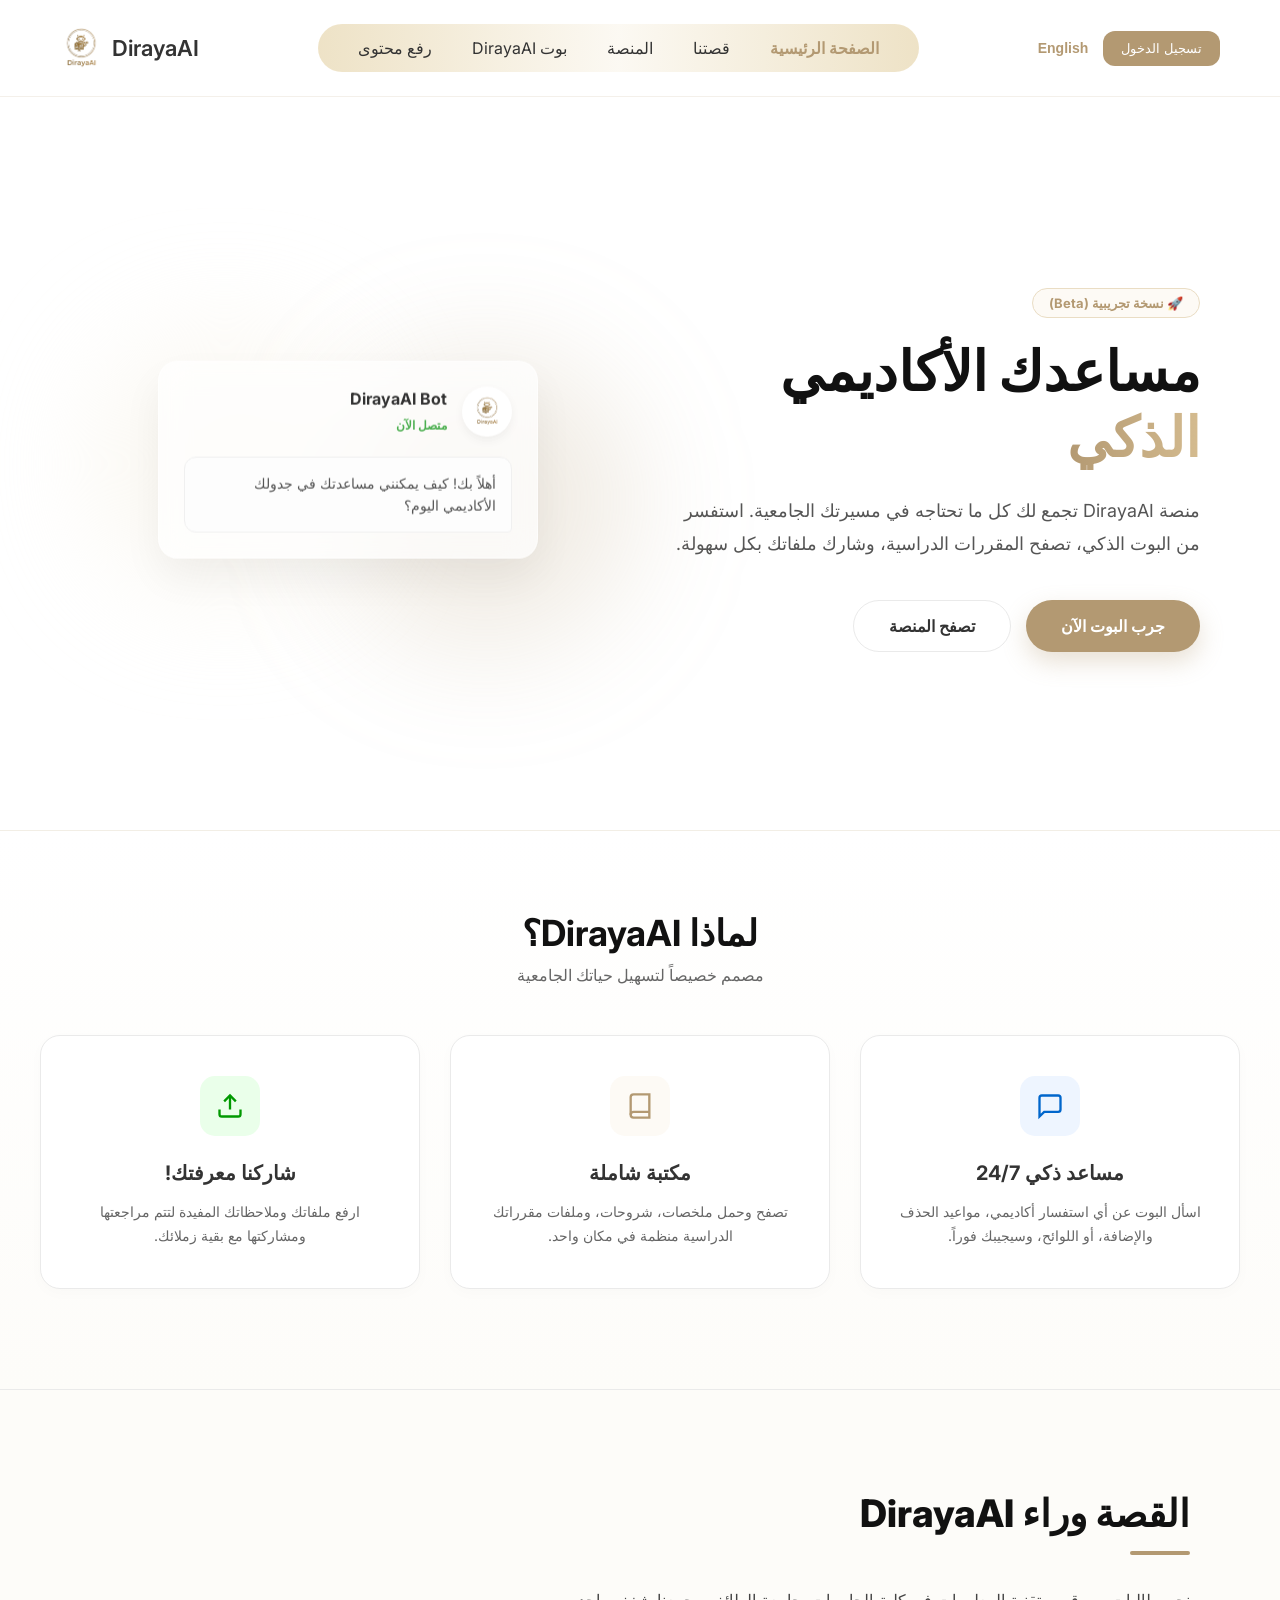
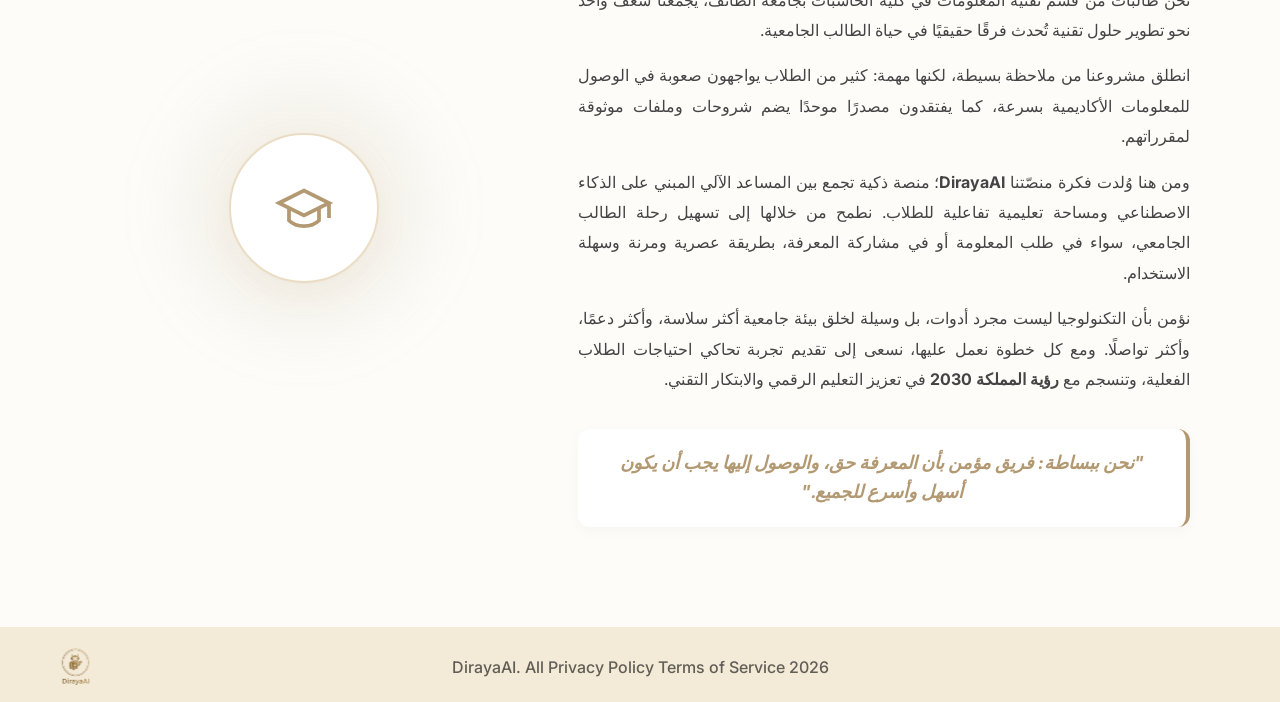
==== admin_faq.html @ e9f6d13f "uploading DirayaAI files" ====
<!DOCTYPE html>
<!-- ============================================================================
DIRAYAAI - ADMIN FAQ MANAGEMENT
Description: صفحة لإدارة وتحديث قاعدة المعرفة الخاصة بالبوت، تتيح إضافة أو حذف الأسئلة والأجوبة.
============================================================================ -->
<html lang="ar" dir="ltr">
<head>
  <meta charset="UTF-8" />
  <meta name="viewport" content="width=device-width, initial-scale=1.0" />
  <title data-i18n="admin_faq_page_title">إدارة أسئلة البوت | DirayaAI</title>
  
  <link href="https://fonts.googleapis.com/css2?family=Inter:wght@400;500;600;700&display=swap" rel="stylesheet">
  <link rel="stylesheet" href="style.css">
</head>
<body class="has-header">
<div class="page-wrapper">

  <header class="header app-header" dir="ltr">
    <a href="index.html" class="logo" aria-label="العودة للصفحة الرئيسية" title="الرئيسية">
      <img src="./assets/logo.png" alt="شعار DirayaAI">
      DirayaAI
    </a>
    
    <nav class="nav">
      <a href="index.html" data-i18n="nav_home">الصفحة الرئيسية</a>
      <a href="index.html#about" data-i18n="nav_about">قصتنا</a>
      <a href="platform.html" data-i18n="nav_platform">المنصة</a>
      <a href="bot.html" data-i18n="nav_bot">بوت DirayaAI</a>
      <a href="upload.html" data-i18n="nav_upload">رفع محتوى</a>
      <a href="admin_dashboard.html" id="adminNavBtn" class="active" data-i18n="nav_admin">لوحة التحكم</a>
    </nav>

    <div class="header-controls">
      <button id="langToggleBtn" class="lang-toggle-btn">English</button>
      <button class="signup-btn" data-i18n="nav_login">تسجيل الدخول</button>
    </div>
  </header>

  <main class="admin-container faq-admin-container">
    
    <div class="faq-header-wrapper">
        <svg class="faq-header-icon" width="60" height="60" viewBox="0 0 24 24" fill="none" stroke="#333" stroke-width="2" stroke-linecap="round" stroke-linejoin="round">
            <path d="M21 15a2 2 0 0 1-2 2H7l-4 4V5a2 2 0 0 1 2-2h14a2 2 0 0 1 2 2z"></path>
            <circle cx="8" cy="10" r="1.5" fill="#333"></circle>
            <circle cx="12" cy="10" r="1.5" fill="#333"></circle>
            <circle cx="16" cy="10" r="1.5" fill="#333"></circle>
        </svg>
        <h1 class="faq-page-title" data-i18n="admin_faq_title">الأسئلة الشائعة</h1>
        <p class="faq-page-desc" data-i18n="admin_faq_subtitle">إدارة وتحديث قاعدة بيانات البوت (DirayaAI Bot) الأكاديمية.</p>
    </div>

    <div class="admin-card faq-card">
        <h2 class="faq-section-title" data-i18n="admin_faq_add_title">إضافة سؤال وجواب جديد</h2>
        <form id="addFaqForm">
            <div class="form-group">
                <label data-i18n="admin_faq_label_q">السؤال</label>
                <input type="text" id="bot_question" name="question" class="standard-input" data-i18n="admin_faq_ph_q" placeholder="مثال: متى يبدأ التسجيل المبكر؟" required>
            </div>
            
            <div class="form-group">
                <label data-i18n="admin_faq_label_a">إجابة البوت (DirayaAI)</label>
                <textarea id="bot_answer" name="answer" rows="4" class="standard-input" data-i18n="admin_faq_ph_a" placeholder="أدخل الإجابة الدقيقة هنا ليقوم البوت بحفظها..." required></textarea>
            </div>

            <button type="submit" class="submit-approval-btn btn-full-width" data-i18n="admin_faq_btn_save">حفظ في قاعدة البيانات</button>
        </form>
    </div>

    <div class="admin-card faq-card">
        <h2 class="faq-section-title" data-i18n="admin_faq_db_title">قاعدة البيانات الحالية</h2>
        
        <div id="faq-list" class="faq-list">
            </div>
    </div>

  </main>

  <footer class="footer">
    <img class="footer-logo" src="./assets/Footer-logo.png" alt="DirayaAI Logo">
    <p class="footer-text" data-i18n="footer_text">
      2026 DirayaAI. جميع الحقوق محفوظة | سياسة الخصوصية | شروط الخدمة
    </p>
  </footer>

</div>
<script src="translations.js"></script>
<script src="main.js"></script>
<script src="admin.js"></script> 
</body>
</html>
---- style.css ----
/* ============================================================================
   DIRAYAAI - MAIN STYLESHEET
   Description: Organized Component-Based CSS (Safe Version)
   ============================================================================ */

/* --------------------------------------------------------------------------
   1. RESET & GLOBALS
   -------------------------------------------------------------------------- */
* {
    margin: 0;
    padding: 0;
    box-sizing: border-box;
}

html, body {
    height: 100%;
}

body {
    font-family: 'Inter', sans-serif;
    background: #f2f2f2;
    color: #000;
}

/* مساحة علوية مخصصة فقط للصفحات التي تحتوي على الهيدر الثابت */
body.has-header {
    padding-top: 110px !important;
}

.page-wrapper {
    min-height: 100vh;
    display: flex;
    flex-direction: column;
}

/* Utility Classes */
.hidden {
    display: none !important;
}

.fit-content-card {
    height: fit-content !important;
}

.rtl-text {
    text-align: right !important;
}

.rtl-form {
    direction: rtl;
    text-align: right;
}

/* --------------------------------------------------------------------------
   2. HEADER & NAVIGATION
   -------------------------------------------------------------------------- */
.header, .app-header {
    position: fixed !important; 
    top: 0;
    left: 0;
    width: 100%; 
    z-index: 9999 !important; 
    background: rgba(255, 255, 255, 0.95);
    -webkit-backdrop-filter: blur(12px); 
    backdrop-filter: blur(12px);         
    border-bottom: 1px solid rgba(179, 153, 114, 0.15);
    display: flex;
    justify-content: space-between;
    align-items: center;
    padding: 24px 60px;
}

.logo {
    display: flex;
    align-items: center;
    gap: 10px;
    font-size: 22px;
    font-weight: 600;
    text-decoration: none; 
    color: #333; 
    cursor: pointer;
}

.logo img {
    width: 42px;
}

.nav {
    display: flex;
    gap: 40px;
    padding: 14px 40px;
    border-radius: 40px;
    background: linear-gradient(90deg, rgba(207, 174, 94, 0.35), rgba(247, 239, 221, 0.35) 50%, rgba(207, 174, 94, 0.35));
}

#adminNavBtn {
    display: none;
}

.nav a, 
.nav a:visited {
    text-decoration: none;
    color: #333;
    transition: color 0.3s ease;
}

.nav a:hover {
    color: #b39972;
}

.nav a.active {
    color: #b39972 !important;
    font-weight: 700 !important;
    text-decoration: none;
}

.header-controls {
    display: flex;
    align-items: center;
    gap: 15px; 
}

.lang-toggle-btn {
    background: none;
    border: none;
    color: #b39972;
    font-weight: bold;
    cursor: pointer;
    font-size: 14px;
    padding: 0;
    transition: color 0.3s ease;
}

.lang-toggle-btn:hover {
    color: #9c845f;
}

.floating-lang-btn {
    position: absolute;
    bottom: 40px;
    left: 50px !important; 
    right: auto !important;
    background: #fdfaf5;
    border: 1px solid #b39972;
    padding: 8px 20px;
    border-radius: 20px;
    font-size: 14px;
    box-shadow: 0 4px 10px rgba(0,0,0,0.05);
    z-index: 100;
}

.floating-lang-btn:hover {
    background: #b39972;
    color: white;
}

/* --------------------------------------------------------------------------
   3. FOOTER
   -------------------------------------------------------------------------- */
.footer {
    position: relative;
    background: #f3ead7;
    padding: 30px 0;
    min-height: 80px;
}

.footer-logo {
    position: absolute;
    left: 40px; 
    top: 50%;
    transform: translateY(-50%);
    width: 70px; 
}

.footer-text {
    position: absolute;
    left: 50%;
    top: 50%;
    transform: translate(-50%, -50%);
    margin: 0;
    font-weight: 500;
    color: rgba(0, 0, 0, 0.6);
    text-align: center;
}

/* --------------------------------------------------------------------------
   4. GLOBAL FORMS, INPUTS & BUTTONS
   -------------------------------------------------------------------------- */
.signup-btn, 
.submit-btn, 
.submit-approval-btn, 
.cta-btn {
    background: #b39972;
    color: white;
    border: none;
    cursor: pointer;
    transition: 0.25s ease;
}

.signup-btn {
    padding: 10px 18px;
    border-radius: 12px;
    font-weight: 500;
}

.cta-btn { 
    padding: 15px 35px; 
    border-radius: 30px; 
    font-size: 16px; 
    font-weight: 600; 
    text-decoration: none; 
    transition: 0.3s; 
    display: inline-flex; 
    align-items: center; 
    justify-content: center; 
}

.submit-btn {
    padding: 15px;
    font-size: 16px;
    font-weight: 600;
    border-radius: 10px;
    margin-top: 15px;
    width: 100%;
}

.submit-approval-btn {
    width: 100%;
    padding: 14px;
    border-radius: 8px;
    font-weight: 600;
    font-size: 15px;
    margin-top: 10px;
}

.signup-btn:hover, 
.submit-btn:hover, 
.submit-approval-btn:hover, 
.cta-btn:hover {
    background: #9c845f;
}

.cta-btn:hover {
    transform: translateY(-3px);
}

.input-group, 
.form-group { 
    margin-bottom: 25px; 
    display: flex; 
    flex-direction: column; 
    width: 100%; 
}

.input-group label, 
.form-group label { 
    text-align: start; 
    margin-bottom: 10px; 
    font-size: 14px; 
    font-weight: 600; 
    color: #444; 
}

.input-group input, 
.input-group select, 
.standard-input {
    text-align: start;
    width: 100%; 
    padding: 12px 15px; 
    border: 1px solid #ccc; 
    border-radius: 10px;
    font-size: 14px; 
    font-family: inherit; 
    transition: all 0.3s ease; 
    outline: none;
    background: #fdfdfd; 
    box-sizing: border-box; 
}

.input-group input:focus, 
.input-group select:focus, 
.standard-input:focus {
    border-color: #b39972; 
    box-shadow: 0 0 0 3px rgba(179, 153, 114, 0.15); 
    background: #fff;
}

.input-row { 
    display: flex; 
    gap: 20px; 
    width: 100%; 
    margin-bottom: 5px; 
    flex-direction: row; 
}

.input-row .input-group { 
    flex: 1; 
    align-items: flex-start; 
}

.error-msg, 
.error-submissions { 
    color: #d9534f; 
    font-size: 12px; 
    margin-top: 5px; 
    display: none; 
    text-align: right; 
}

.success-msg { 
    color: #5cb85c; 
    font-size: 14px; 
    display: none; 
    text-align: center; 
    font-weight: bold;
}

.input-error { 
    border-color: #d9534f !important; 
    box-shadow: 0 0 0 3px rgba(217, 83, 79, 0.15) !important; 
    background-color: #fffaf9 !important; 
}

/* System Messaging Alignment */
#login-error, 
#pass-error, 
#email-error, 
#general-error,
.update-message,
.upload-message {
    text-align: center !important;  
    unicode-bidi: plaintext;        
    width: 100%;
}

/* Password Meter */
.password-meter-container { 
    display: flex; 
    width: 100%; 
    gap: 8px; 
    margin-top: 8px; 
    justify-content: space-between; 
}

.password-segment { 
    flex: 1; 
    height: 6px; 
    background-color: #ccc; 
    border-radius: 3px; 
    transition: background-color 0.3s ease; 
}

.password-meter-container.strength-weak .password-segment.filled { 
    background-color: #d9534f !important; 
}

.password-meter-container.strength-medium .password-segment.filled { 
    background-color: #f0ad4e !important; 
}

.password-meter-container.strength-strong .password-segment.filled { 
    background-color: #b39972 !important; 
}

.password-meter-container.strength-very-strong .password-segment.filled { 
    background-color: #5cb85c !important; 
}

.password-text { 
    font-size: 12px; 
    color: #888; 
    margin-top: 5px; 
    font-weight: 600; 
    text-align: right; 
}

/* Password Toggle */
.pass-wrapper { 
    position: relative; 
    display: flex; 
    align-items: center; 
    width: 100%; 
}

.pass-wrapper input { 
    width: 100%; 
    padding-inline-start: 15px; 
    padding-inline-end: 40px; 
}

.toggle-pass-btn { 
    position: absolute; 
    background: none;
    border: none; 
    font-size: 16px; 
    cursor: pointer; 
    color: #888; 
    padding: 0; 
    display: flex; 
    align-items: center; 
    justify-content: center; 
    transition: 0.2s; 
}

.toggle-pass-btn:hover { 
    transform: scale(1.1); 
}

.toggle-pass-btn svg { 
    pointer-events: none; 
}

/* --------------------------------------------------------------------------
   5. GLOBAL LTR / RTL CONSTRAINTS
   -------------------------------------------------------------------------- */
/* RTL Rules */
html[dir="rtl"] input[type="tel"],
html[dir="rtl"] input[type="email"],
html[dir="rtl"] input[type="password"],
html[dir="rtl"] .auth-form input[dir="ltr"] {
    text-align: right !important;
}

html[dir="rtl"] input[type="tel"]::placeholder,
html[dir="rtl"] input[type="email"]::placeholder,
html[dir="rtl"] input[type="password"]::placeholder,
html[dir="rtl"] .auth-form input[dir="ltr"]::placeholder {
    text-align: right !important;
    direction: rtl !important;
}

html[dir="rtl"] .pass-wrapper input {
    padding-left: 40px !important;
    padding-right: 15px !important;
}

html[dir="rtl"] .toggle-pass-btn {
    left: 10px !important;
    right: auto !important;
}

html[dir="rtl"] .input-group label, 
html[dir="rtl"] .form-group label,
html[dir="rtl"] .password-text {
    text-align: right !important;
}

/* LTR Rules */
html[dir="ltr"] input[type="tel"],
html[dir="ltr"] input[type="email"],
html[dir="ltr"] input[type="password"],
html[dir="ltr"] .auth-form input[dir="ltr"] {
    text-align: left !important;
}

html[dir="ltr"] input[type="tel"]::placeholder,
html[dir="ltr"] input[type="email"]::placeholder,
html[dir="ltr"] input[type="password"]::placeholder,
html[dir="ltr"] .auth-form input[dir="ltr"]::placeholder {
    text-align: left !important;
    direction: ltr !important;
}

html[dir="ltr"] .pass-wrapper input {
    padding-right: 40px !important;
    padding-left: 15px !important;
}

html[dir="ltr"] .toggle-pass-btn {
    right: 10px !important;
    left: auto !important;
}

html[dir="ltr"] .input-group label, 
html[dir="ltr"] .form-group label,
html[dir="ltr"] .password-text {
    text-align: left !important;
}

html[dir="ltr"] .input-row {
    direction: ltr !important;
    display: flex !important;
    flex-direction: row !important;
}

/* --------------------------------------------------------------------------
   6. LANDING PAGE (index.html)
   -------------------------------------------------------------------------- */
.landing-page-body { 
    background: #ffffff; 
    padding-top: 80px; 
}

.landing-main { 
    flex: 1; 
    display: flex; 
    flex-direction: column; 
    align-items: center; 
    overflow-x: hidden; 
}

.hero-section { 
    display: flex; 
    align-items: center; 
    justify-content: space-between; 
    width: 100%; 
    max-width: 1200px; 
    padding: 80px 40px; 
    min-height: 80vh; 
    gap: 50px; 
}

.hero-text-content { 
    flex: 1; 
    max-width: 600px; 
}

.beta-badge { 
    display: inline-block; 
    background: #fdfaf5; 
    color: #b39972; 
    padding: 6px 16px; 
    border-radius: 20px; 
    font-size: 13px; 
    font-weight: 700; 
    margin-bottom: 20px; 
    border: 1px solid #eaddc4; 
}

.hero-title { 
    font-size: 55px; 
    font-weight: 800; 
    color: #111; 
    line-height: 1.2; 
    margin-bottom: 25px; 
}

.hero-title .gradient-text { 
    background: linear-gradient(90deg, #b39972, #d4bb8f); 
    -webkit-background-clip: text; 
    background-clip: text; 
    -webkit-text-fill-color: transparent; 
}

.hero-subtitle { 
    font-size: 18px; 
    color: #555; 
    line-height: 1.8; 
    margin-bottom: 40px; 
}

.hero-buttons { 
    display: flex; 
    gap: 15px; 
}

.primary-cta { 
    background: #b39972; 
    color: #fff; 
    box-shadow: 0 10px 25px rgba(179, 153, 114, 0.3); 
}

.primary-cta:hover { 
    background: #9c845f; 
    transform: translateY(-3px); 
    box-shadow: 0 15px 30px rgba(179, 153, 114, 0.4); 
}

.secondary-cta { 
    background: #fff; 
    color: #333; 
    border: 1px solid #eaeaea; 
}

.secondary-cta:hover { 
    background: #fdfaf5; 
    border-color: #b39972; 
    color: #b39972; 
}

.hero-visual { 
    flex: 1; 
    position: relative; 
    display: flex; 
    justify-content: center; 
    align-items: center; 
}

.bg-shape { 
    position: absolute; 
    border-radius: 50%; 
    filter: blur(60px); 
    z-index: 0; 
}

.shape-1 { 
    width: 300px; 
    height: 300px; 
    background: rgba(179, 153, 114, 0.2); 
    top: -20px; 
    right: -20px; 
}

.shape-2 { 
    width: 250px; 
    height: 250px; 
    background: rgba(247, 242, 231, 0.6); 
    bottom: -20px; 
    left: 20px; 
}

.glass-card { 
    background: rgba(255, 255, 255, 0.7); 
    -webkit-backdrop-filter: blur(15px); 
    backdrop-filter: blur(15px);         
    border: 1px solid rgba(255, 255, 255, 0.5); 
    box-shadow: 0 20px 40px rgba(0,0,0,0.05); 
    border-radius: 20px; 
    padding: 25px; 
    width: 100%; 
    max-width: 380px; 
    z-index: 1; 
}

.glass-header { 
    display: flex; 
    align-items: center; 
    gap: 15px; 
    margin-bottom: 20px; 
}

.glass-avatar { 
    width: 50px; 
    height: 50px; 
    background: #fff; 
    border-radius: 50%; 
    display: flex; 
    justify-content: center; 
    align-items: center; 
    box-shadow: 0 4px 10px rgba(0,0,0,0.05); 
}

.glass-avatar img { 
    width: 30px; 
}

.glass-header h4 { 
    margin: 0 0 5px; 
    font-size: 16px; 
    color: #333; 
}

.glass-header span { 
    font-size: 12px; 
    color: #4caf50; 
    font-weight: 600; 
}

.glass-body { 
    background: #fdfdfd; 
    padding: 15px; 
    border-radius: 12px 12px 4px 12px; 
    border: 1px solid #f0f0f0; 
    color: #555; 
    font-size: 14px; 
    line-height: 1.6; 
}

.bounce-anim { 
    animation: floating 4s ease-in-out infinite; 
}

@keyframes floating { 
    0% { transform: translateY(0px); } 
    50% { transform: translateY(-15px); } 
    100% { transform: translateY(0px); } 
}

/* Features Section */
.features-section {
    width: 100vw; 
    background: linear-gradient(180deg, #ffffff 0%, #fdfcf9 100%); 
    padding: 80px 20px 100px;
    display: flex;
    flex-direction: column;
    align-items: center;
    border-top: 1px solid rgba(179, 153, 114, 0.15); 
}

.features-header, 
.features-grid {
    width: 100%;
    max-width: 1200px;
}

.features-header { 
    margin-bottom: 50px; 
    text-align: center; 
}

.features-header h2 { 
    font-size: 36px; 
    color: #111; 
    margin-bottom: 10px; 
}

.features-header p { 
    font-size: 16px; 
    color: #666; 
}

.features-grid { 
    display: grid; 
    grid-template-columns: repeat(auto-fit, minmax(300px, 1fr)); 
    gap: 30px; 
}

.feature-card { 
    background: #fff; 
    border: 1px solid #eaeaea; 
    border-radius: 20px; 
    padding: 40px 30px; 
    transition: 0.3s; 
    box-shadow: 0 4px 15px rgba(0,0,0,0.02); 
    text-align: center; 
}

.feature-card:hover { 
    transform: translateY(-10px); 
    box-shadow: 0 15px 30px rgba(0,0,0,0.08); 
    border-color: #eaddc4; 
}

.feat-icon.icon-blue { 
    background-color: #eef5ff; 
    color: #0066cc; 
}

.feat-icon.icon-gold { 
    background-color: #fdfaf5; 
    color: #b39972; 
}

.feat-icon.icon-green { 
    background-color: #eaffea; 
    color: #009900; 
}

.feat-icon { 
    width: 60px; 
    height: 60px; 
    border-radius: 15px; 
    display: flex; 
    justify-content: center; 
    align-items: center; 
    margin: 0 auto 25px; 
}

.feature-card h3 { 
    font-size: 20px; 
    color: #333; 
    margin-bottom: 15px; 
}

.feature-card p { 
    font-size: 14px; 
    color: #666; 
    line-height: 1.7; 
}

/* About Inline Section */
.about-inline-section { 
    width: 100vw; 
    background: #fdfcf9; 
    padding: 100px 20px; 
    display: flex; 
    justify-content: center; 
    border-top: 1px solid #eaeaea; 
}

.about-inline-container { 
    width: 100%; 
    max-width: 1100px; 
    display: flex; 
    align-items: center; 
    gap: 60px; 
}

.about-inline-content { 
    flex: 1; 
}

.about-inline-content h2 { 
    font-size: 38px; 
    font-weight: 800; 
    color: #111; 
    margin-bottom: 15px; 
}

.about-line { 
    width: 60px; 
    height: 4px; 
    background: #b39972; 
    border-radius: 2px; 
    margin-bottom: 30px; 
}

.about-inline-content p { 
    font-size: 16px; 
    line-height: 1.9; 
    color: #444; 
    margin-bottom: 15px; 
    text-align: justify; 
}

.about-vision { 
    margin-top: 35px; 
    padding: 20px 25px; 
    background: #ffffff; 
    border-right: 4px solid #b39972; 
    border-radius: 12px; 
    box-shadow: 0 4px 15px rgba(0,0,0,0.03); 
}

.about-vision h3 { 
    font-size: 18px; 
    font-weight: 700; 
    color: #b39972; 
    margin: 0; 
    line-height: 1.6; 
    text-align: center; 
    font-style: italic; 
}

.about-inline-visual { 
    flex: 0.7; 
    display: flex; 
    justify-content: center; 
    align-items: center; 
    position: relative; 
}

.icon-circle { 
    width: 150px; 
    height: 150px; 
    background: #ffffff; 
    border: 2px solid #eaddc4; 
    border-radius: 50%; 
    display: flex; 
    justify-content: center; 
    align-items: center; 
    color: #b39972; 
    z-index: 2; 
    box-shadow: 0 10px 30px rgba(179, 153, 114, 0.1); 
}

.visual-shape { 
    position: absolute; 
    width: 250px; 
    height: 250px; 
    background: rgba(179, 153, 114, 0.1); 
    border-radius: 50%; 
    filter: blur(30px); 
    z-index: 1; 
}

/* --------------------------------------------------------------------------
   7. AUTHENTICATION & LOGIN (signup.html)
   -------------------------------------------------------------------------- */
.login-main {
    min-height: 100vh;
    display: flex;
    align-items: center;
    justify-content: center;
    padding: 0 80px;
    background-color: #FFF7E4;
    position: relative;
    direction: rtl; 
}

.back-home-btn {
    position: absolute;
    top: 40px;
    left: 50px; 
    right: auto; 
    text-decoration: none;
    color: #b39972;
    font-weight: 600;
    font-size: 16px;
    display: flex;
    align-items: center;
    gap: 8px;
    padding: 10px 20px;
    border: 2px solid #b39972;
    border-radius: 30px;
    transition: all 0.3s ease;
    background: transparent;
}

.back-home-btn:hover {
    background: #b39972;
    color: #fff;
    transform: translateX(-5px); 
}

.login-container {
    display: flex;
    width: 100%;
    max-width: 1200px;
    align-items: center;
    justify-content: space-between;
}

.login-brand {
    width: 50%;
    display: flex;
    flex-direction: column;
    align-items: center;
    justify-content: center;
    order: 1; 
}

.brand-circle {
    width: 150px;
    height: 150px;
    border: 2px solid #b39972;
    border-radius: 50%;
    display: flex;
    align-items: center;
    justify-content: center;
    margin-bottom: 25px;
    position: relative;
}

.brand-circle::after {
    content: '';
    position: absolute;
    top: -10px;
    left: -10px;
    right: -10px;
    bottom: -10px;
    border: 1px solid #b39972;
    border-radius: 50%;
    opacity: 0.5;
}

.brand-title { 
    font-size: 36px; 
    font-weight: 700; 
}

.login-form-wrapper {
    width: 50%;
    display: flex;
    justify-content: flex-start; 
    order: 0; 
}

.form-card {
    width: 420px;
    background: white;
    padding: 45px;
    border-radius: 20px;
    box-shadow: 0 15px 35px rgba(179, 153, 114, 0.18);
    transition: 0.3s ease;
}

.form-header { 
    text-align: center; 
    margin-bottom: 25px; 
}

.form-header .icon { 
    font-size: 35px; 
    margin-bottom: 5px; 
    display: flex; 
    justify-content: center; 
    color: #b39972; 
}

.form-header h2 { 
    font-size: 26px; 
    color: #333; 
    margin-bottom: 10px; 
}

.auth-form { 
    display: flex; 
    flex-direction: column; 
}

.switch-text { 
    text-align: center; 
    font-size: 14px; 
    color: #666; 
    margin-top: 15px; 
    display: flex !important;
    justify-content: center !important;
    gap: 5px;
}

.link-btn { 
    background: none; 
    border: none; 
    color: #b39972; 
    font-weight: 600; 
    font-size: 14px; 
    cursor: pointer; 
    text-decoration: underline; 
    padding: 0; 
    margin-right: 5px; 
}

.link-btn:hover { 
    color: #9c845f; 
}

/* Modal Overlay Background */
.login-overlay {
    position: fixed; 
    top: 0; 
    left: 0; 
    width: 100%; 
    height: 100%;
    background: rgba(255, 255, 255, 0.3);
    -webkit-backdrop-filter: blur(8px);
    backdrop-filter: blur(8px);
    z-index: 9999;
    display: flex; 
    justify-content: center; 
    align-items: center;
    direction: rtl;
}

.login-modal {
    background: white; 
    padding: 40px; 
    border-radius: 20px;
    box-shadow: 0 15px 40px rgba(179, 153, 114, 0.2);
    text-align: center; 
    max-width: 450px; 
    width: 90%;
    border: 1px solid #eaeaea;
    animation: popIn 0.3s cubic-bezier(0.175, 0.885, 0.32, 1.275);
}

.modal-icon { 
    display: flex; 
    justify-content: center; 
    align-items: center; 
    margin-bottom: 15px; 
    color: #b39972; 
}

.modal-icon svg { 
    width: 48px; 
    height: 48px; 
    stroke-width: 1.5; 
}

.login-modal h2 { 
    font-size: 24px; 
    color: #333; 
    margin-bottom: 10px; 
}

.login-modal p { 
    color: #666; 
    font-size: 15px; 
    line-height: 1.6; 
    margin-bottom: 25px; 
}

.modal-btn { 
    text-decoration: none; 
    text-align: center; 
    display: block; 
}

@keyframes popIn { 
    0% { transform: scale(0.8); opacity: 0; } 
    100% { transform: scale(1); opacity: 1; } 
}

/* --------------------------------------------------------------------------
   8. PROFILE PAGE (profile.html)
   -------------------------------------------------------------------------- */
.profile-section { 
    flex: 1; 
    padding: 60px 20px; 
    display: flex; 
    justify-content: center; 
    align-items: center; 
}

.profile-card { 
    background: white; 
    padding: 40px; 
    border-radius: 20px; 
    box-shadow: 0 10px 30px rgba(179, 153, 114, 0.15); 
    width: 100%; 
    max-width: 500px; 
    text-align: right; 
    direction: rtl; 
}

.profile-card .input-group label { 
    text-align: right !important; 
    width: 100%; 
}

.profile-card .input-group input { 
    text-align: right !important; 
    direction: rtl !important; 
}

.profile-card .input-group { 
    align-items: flex-start !important; 
}

/* Profile Card Direction Support */
html[dir="ltr"] .profile-card { 
    text-align: left !important; 
    direction: ltr !important; 
}

html[dir="ltr"] .profile-card .input-group label { 
    text-align: left !important; 
}

html[dir="ltr"] .profile-card .input-group input { 
    text-align: left !important; 
}

html[dir="rtl"] .profile-card { 
    text-align: right !important; 
    direction: rtl !important; 
}

html[dir="rtl"] .profile-card .input-group label { 
    text-align: right !important; 
}

html[dir="rtl"] .profile-card .input-group input { 
    text-align: right !important; 
}

.profile-card input[dir="ltr"] { 
    direction: ltr !important; 
}

.profile-header { 
    text-align: center; 
    margin-bottom: 30px; 
}

.profile-avatar { 
    width: 80px; 
    height: 80px; 
    background: #b39972; 
    color: white; 
    font-size: 32px; 
    font-weight: bold; 
    border-radius: 50%; 
    display: flex; 
    align-items: center; 
    justify-content: center; 
    margin: 0 auto 15px; 
}

.profile-info { 
    margin-bottom: 20px; 
    font-size: 16px; 
    color: #444; 
    line-height: 2; 
    text-align: right; 
}

.profile-info strong { 
    color: #b39972; 
}

.profile-input { 
    margin-bottom: 15px; 
}

.disabled-field { 
    background-color: #f5f5f5 !important; 
    cursor: not-allowed !important; 
}

.help-text { 
    color: #b39972; 
    display: block; 
    margin-top: 5px; 
    font-size: 13px; 
    font-weight: 600; 
    text-align: start; 
}

.update-message { 
    display: none; 
    font-size: 14px; 
    font-weight: bold; 
    margin-bottom: 10px; 
    text-align: center; 
}

.logout-btn { 
    display: block; 
    width: 100%; 
    background: #d9534f; 
    color: white; 
    border: none; 
    padding: 12px; 
    font-size: 16px; 
    font-weight: bold; 
    border-radius: 10px; 
    cursor: pointer; 
    text-align: center; 
    text-decoration: none; 
    transition: 0.3s; 
    margin-top: 20px; 
}

.logout-btn:hover { 
    background: #c9302c; 
}

.profile-divider { 
    border: 0; 
    border-top: 1px solid #eaeaea; 
    margin: 30px 0 20px 0; 
}

.profile-section-title { 
    font-size: 16px; 
    color: #333; 
    margin-bottom: 20px; 
}

.password-title-wrapper { 
    width: 100%; 
    text-align: start; 
}

.password-title-wrapper .profile-section-title { 
    margin-bottom: 15px; 
}

/* --------------------------------------------------------------------------
   9. STUDENT UPLOAD SECTION (upload.html)
   -------------------------------------------------------------------------- */
.upload-section { 
    flex: 1; 
    padding: 40px 60px; 
    display: flex; 
    justify-content: center; 
}

.upload-container { 
    display: flex; 
    gap: 30px; 
    max-width: 1200px; 
    width: 100%; 
    align-items: flex-start; 
}

.card { 
    background: white; 
    border-radius: 15px; 
    border: 1px solid #ddd; 
    padding: 30px; 
    box-shadow: 0 4px 15px rgba(0,0,0,0.02); 
}

.upload-form-card, 
.submissions-card { 
    flex: 1; 
}

.card-title { 
    font-size: 20px; 
    font-weight: 700; 
    font-style: italic; 
    margin-bottom: 25px; 
}

.submission-item { 
    position: relative !important; 
    border: 1px solid #ddd; 
    border-radius: 10px; 
    padding: 15px 20px; 
}

.submission-footer { 
    display: flex !important; 
    align-items: center !important; 
    gap: 10px !important; 
    padding-inline-end: 120px !important; 
}

.submission-footer button { 
    position: absolute !important; 
    bottom: 15px !important; 
    padding: 5px 15px !important; 
    font-size: 11px !important; 
    border-radius: 20px !important; 
    margin: 0 !important; 
}

html[dir="ltr"] .submission-footer button { 
    right: 20px !important; 
    left: auto !important; 
}

html[dir="rtl"] .submission-footer button { 
    left: 20px !important; 
    right: auto !important; 
}

.resource-link, 
.detail-link { 
    display: inline-flex; 
    align-items: center; 
    gap: 5px; 
    font-size: 11px !important; 
    font-weight: 600; 
    color: #666; 
    text-decoration: none; 
    transition: color 0.3s ease; 
}

.resource-link:hover, 
.detail-link:hover { 
    color: #b39972; 
}

.upload-date { 
    font-size: 11px; 
    color: #999; 
    font-weight: 500; 
}

.tabs-container { 
    display: flex; 
    gap: 10px; 
}

.tab-btn { 
    flex: 1; 
    padding: 10px; 
    background: white; 
    border: 1px solid #ccc; 
    border-radius: 8px; 
    display: flex; 
    align-items: center; 
    justify-content: center; 
    gap: 8px; 
    font-size: 14px; 
    font-weight: 600; 
    cursor: pointer; 
    color: #666; 
    transition: 0.3s; 
}

.tab-btn.active { 
    border-color: #cfae5e; 
    color: #cfae5e; 
    background: #fdfaf5; 
}

.custom-file-input { 
    display: flex; 
    align-items: center; 
    border: 1px solid #ccc; 
    border-radius: 8px; 
    padding: 5px 5px 5px 15px; 
    background: #fff; 
}

.hidden-file-input { 
    display: none; 
}

.file-name { 
    flex: 1; 
    font-size: 13px; 
    color: #888; 
}

.browse-btn { 
    background: #fff; 
    border: 1px solid #cfae5e; 
    color: #cfae5e; 
    padding: 8px 20px; 
    border-radius: 20px; 
    font-size: 13px; 
    font-weight: 600; 
    cursor: pointer; 
}

.submissions-list { 
    display: flex; 
    flex-direction: column; 
    gap: 15px; 
}

.submission-desc { 
    font-size: 13px; 
    color: #666; 
    line-height: 1.5; 
    margin-bottom: 10px; 
}

.empty-submissions { 
    text-align: center; 
    color: #888; 
    font-size: 14px; 
}

.upload-message { 
    display: none; 
    margin-bottom: 15px; 
    font-weight: bold; 
    text-align: center; 
    font-size: 14px; 
}

/* --------------------------------------------------------------------------
   10. PLATFORM & VIEW MATERIAL PAGE 
   -------------------------------------------------------------------------- */
.platform-container { 
    flex: 1; 
    display: flex; 
    flex-direction: column; 
    align-items: center; 
    padding: 40px 20px; 
    width: 100%; 
    max-width: 1100px; 
    margin: 0 auto; 
}

.filter-panel { 
    background: #ffffff; 
    border: 1px solid #eaeaea; 
    border-radius: 16px; 
    width: 100%; 
    padding: 25px; 
    box-shadow: 0 4px 15px rgba(0,0,0,0.02); 
    margin-bottom: 30px; 
}

.search-box-wrapper { 
    position: relative; 
    margin-bottom: 25px; 
}

.search-icon { 
    position: absolute; 
    left: 15px; 
    top: 50%; 
    transform: translateY(-50%); 
}

.main-search-input { 
    width: 100%; 
    background: #f8f9fa; 
    border: 1px solid #eee; 
    border-radius: 30px; 
    padding: 15px 15px 15px 45px; 
    font-size: 15px; 
    outline: none; 
    transition: all 0.3s ease; 
}

.main-search-input:focus { 
    border-color: #b39972; 
    background: #fff; 
}

.filters-row { 
    display: flex; 
    gap: 20px; 
}

.filter-group { 
    flex: 1; 
    display: flex; 
    flex-direction: column; 
    gap: 8px; 
}

.filter-group label { 
    font-size: 13px; 
    color: #555; 
    font-weight: 500; 
}

.filter-select { 
    width: 100%; 
    padding: 12px 15px; 
    background: #f8f9fa; 
    border: 1px solid #f0f0f0; 
    border-radius: 8px; 
    font-size: 14px; 
    color: #666; 
    outline: none; 
    cursor: pointer; 
    appearance: none; 
}

.custom-select-wrapper { 
    position: relative; 
}

.custom-select-wrapper::after { 
    content: "⌄"; 
    position: absolute; 
    right: 15px; 
    top: 40%; 
    transform: translateY(-50%); 
    font-size: 18px; 
    color: #999; 
    pointer-events: none; 
}

.filter-divider { 
    height: 1px; 
    background: #eaeaea; 
    margin: 25px 0 15px 0; 
}

.results-info { 
    display: flex; 
    align-items: center; 
    gap: 8px; 
    font-size: 14px; 
    color: #888; 
}

.status-dot { 
    width: 8px; 
    height: 8px; 
    background: #4caf50; 
    border-radius: 50%; 
    display: inline-block; 
}

#results-count-num { 
    margin: 0 5px; 
    font-weight: bold; 
}

.materials-grid { 
    display: grid; 
    grid-template-columns: repeat(3, 1fr); 
    gap: 25px; 
    width: 100%; 
}

.material-card { 
    background: #fff; 
    border: 1px solid #eaeaea; 
    border-radius: 16px; 
    padding: 25px; 
    display: flex; 
    flex-direction: column; 
    box-shadow: 0 4px 15px rgba(0,0,0,0.02); 
    transition: transform 0.3s ease, box-shadow 0.3s ease; 
}

.material-card:hover { 
    transform: translateY(-5px); 
    box-shadow: 0 10px 25px rgba(179, 153, 114, 0.15); 
}

.card-top { 
    display: flex; 
    justify-content: space-between; 
    align-items: flex-start; 
    margin-bottom: 20px; 
}

.icon-box { 
    width: 45px; 
    height: 45px; 
    border-radius: 12px; 
    display: flex; 
    justify-content: center; 
    align-items: center; 
}

.type-badge { 
    font-size: 11px; 
    font-weight: 700; 
    padding: 4px 12px; 
    border-radius: 20px; 
}

.blue-bg { background: #eef5ff; } 
.red-bg { background: #ffeaea; } 
.green-bg { background: #eaffea; }

.blue-badge { background: #eef5ff; color: #0066cc; } 
.red-badge { background: #ffeaea; color: #cc0000; } 
.green-badge { background: #eaffea; color: #009900; }

.msg-neutral { color: #666; } 
.msg-error { color: #d9534f; }

.material-title { 
    font-size: 16px; 
    color: #333; 
    margin-bottom: 10px; 
    line-height: 1.4; 
}

.material-desc { 
    font-size: 13px; 
    color: #777; 
    line-height: 1.6; 
    margin-bottom: 20px; 
    flex-grow: 1; 
}

.material-date { 
    display: flex; 
    align-items: center; 
    gap: 6px; 
    font-size: 12px; 
    color: #999; 
    margin-bottom: 20px; 
}

.material-file-name { 
    color: #444; 
    display: block; 
    margin-bottom: 4px; 
}

.grid-system-msg { 
    grid-column: 1 / -1; 
    text-align: center; 
    margin-top: 40px; 
    font-size: 15px; 
}

.view-material-btn { 
    background: #bfa980; 
    color: #fff; 
    padding: 12px; 
    text-align: center; 
    border-radius: 8px; 
    text-decoration: none; 
    font-weight: 600; 
    font-size: 14px; 
    transition: background 0.3s ease; 
}

.view-material-btn:hover { 
    background: #a8946e; 
}

.view-section { 
    flex: 1; 
    padding: 30px 20px 80px; 
    display: flex; 
    justify-content: center; 
}

.view-container { 
    width: 100%; 
    max-width: 1000px; 
    background: #fff; 
    padding: 30px; 
    border-radius: 16px; 
    border: 1px solid #eaeaea; 
    box-shadow: 0 4px 15px rgba(0,0,0,0.02); 
}

.back-link { 
    display: block; 
    width: fit-content; 
    margin-right: auto; 
    margin-left: 0; 
    color: #b39972; 
    text-decoration: none; 
    font-weight: 600; 
    margin-bottom: 20px; 
    transition: 0.3s; 
}

.back-link:hover { 
    color: #9c845f; 
    transform: translateX(-5px); 
}

.content-player-box { 
    width: 100%; 
    aspect-ratio: 16 / 9; 
    background: #111; 
    border-radius: 12px; 
    overflow: hidden; 
    display: flex; 
    align-items: center; 
    justify-content: center; 
    color: #fff; 
    margin-bottom: 25px; 
}

.content-player-box iframe, 
.content-player-box video { 
    width: 100%; 
    height: 100%; 
    border: none; 
}

.content-info-bar { 
    display: flex; 
    justify-content: space-between; 
    align-items: flex-start; 
    margin-bottom: 15px; 
}

#view-title { 
    font-size: 24px; 
    color: #333; 
    margin-bottom: 8px; 
}

.content-meta { 
    font-size: 13px; 
    color: #888; 
    font-weight: 500; 
}

.content-details { 
    display: flex; 
    flex-direction: column; 
    flex: 1; 
}

html[dir="rtl"] .content-details, 
html[dir="rtl"] .content-meta { 
    text-align: right !important; 
    align-items: flex-start !important; 
}

html[dir="ltr"] .content-details, 
html[dir="ltr"] .content-meta { 
    text-align: left !important; 
    align-items: flex-start !important; 
}

.rating-box { 
    display: flex; 
    flex-direction: column; 
    align-items: flex-end; 
    white-space: nowrap; 
    flex-shrink: 0; 
}

.stars { 
    font-size: 24px; 
    color: #ffc107; 
    cursor: pointer; 
    display: flex; 
    flex-wrap: nowrap; 
}

.star { 
    margin-left: 2px; 
}

.rating-score { 
    font-size: 12px; 
    color: #666; 
    margin-top: 4px; 
}

.content-description { 
    font-size: 15px; 
    color: #555; 
    line-height: 1.7; 
    margin-bottom: 30px; 
    padding: 15px; 
    background: #fdfdfd; 
    border-left: 4px solid #b39972; 
    border-radius: 4px; 
}

.view-divider { 
    border: none; 
    height: 1px; 
    background: #eaeaea; 
    margin: 30px 0; 
}

.comments-section h3 { 
    margin-bottom: 20px; 
    color: #333; 
}

.add-comment-box { 
    display: flex; 
    flex-direction: column; 
    align-items: flex-end; 
    margin-bottom: 30px; 
}

.add-comment-box textarea { 
    width: 100%; 
    padding: 15px; 
    border: 1px solid #ddd; 
    border-radius: 10px; 
    resize: vertical; 
    min-height: 80px; 
    font-family: inherit; 
    margin-bottom: 10px; 
    outline: none; 
}

.add-comment-box textarea:focus { 
    border-color: #b39972; 
}

.comment-btn { 
    width: auto; 
    padding: 10px 25px; 
    margin-top: 0; 
}

.comments-list { 
    display: flex; 
    flex-direction: column; 
    gap: 20px; 
}

.comment-item { 
    display: flex; 
    gap: 15px; 
}

html[dir="ltr"] .comment-item { 
    flex-direction: row !important; 
}

html[dir="rtl"] .comment-item { 
    flex-direction: row-reverse !important; 
}

.comment-avatar { 
    width: 45px; 
    height: 45px; 
    background: #cfae5e; 
    color: white; 
    font-weight: bold; 
    font-size: 18px; 
    display: flex; 
    align-items: center; 
    justify-content: center; 
    border-radius: 50%; 
    flex-shrink: 0; 
}

.comment-body { 
    flex: 1; 
    background: #f9f9f9; 
    padding: 15px; 
    border-radius: 12px; 
}

.comment-header { 
    display: flex; 
    justify-content: space-between; 
    margin-bottom: 8px; 
}

html[dir="ltr"] .comment-header { 
    justify-content: space-between; 
}

.comment-name { 
    font-weight: 600; 
    color: #333; 
}

.comment-meta { 
    display: flex !important; 
    flex-direction: row !important; 
    align-items: center !important; 
    gap: 10px !important; 
}

.comment-time { 
    font-size: 12px; 
    color: #999; 
    margin: 0 !important; 
}

.comment-text { 
    font-size: 14px; 
    color: #555; 
    line-height: 1.5; 
}

.delete-comment-btn { 
    background: none; 
    border: none; 
    color: #d9534f; 
    font-size: 13px; 
    font-weight: 500; 
    cursor: pointer; 
    transition: 0.2s; 
    padding: 2px 8px; 
    border-radius: 4px; 
}

.delete-comment-btn:hover { 
    background-color: #fbe9e7; 
    color: #c9302c; 
}

/* --------------------------------------------------------------------------
   11. ADMIN DASHBOARD & PANELS
   -------------------------------------------------------------------------- */
.admin-container { 
    flex: 1; 
    display: flex; 
    justify-content: center; 
    align-items: flex-start; 
    padding: 60px 20px; 
    width: 100%; 
}

.admin-card { 
    width: 100%; 
    max-width: 600px; 
    margin: 0 auto; 
    background: white; 
    border-radius: 20px; 
    padding: 40px; 
    box-shadow: 0 10px 30px rgba(179, 153, 114, 0.15); 
}

.admin-title { 
    text-align: center; 
    font-style: normal; 
    margin-bottom: 10px; 
}

.admin-subtitle { 
    text-align: center; 
    color: #666; 
    margin-bottom: 25px; 
    font-size: 14px; 
}

.dashboard-section { 
    flex: 1; 
    padding: 60px 20px; 
    display: flex; 
    justify-content: center; 
}

.dashboard-container { 
    max-width: 1000px; 
    width: 100%; 
}

.dashboard-header-text { 
    text-align: center; 
    margin-bottom: 40px; 
}

.dashboard-header-text h2 { 
    font-size: 32px; 
    color: #333; 
    margin-bottom: 10px; 
    font-weight: 700; 
}

.dashboard-header-text p { 
    color: #666; 
    font-size: 16px; 
}

.admin-grid { 
    display: grid; 
    grid-template-columns: repeat(auto-fit, minmax(220px, 1fr)); 
    gap: 25px; 
}

.admin-grid-card { 
    background: white; 
    border: 1px solid #ddd; 
    border-radius: 15px; 
    padding: 35px 20px; 
    text-align: center; 
    text-decoration: none; 
    color: inherit; 
    box-shadow: 0 4px 15px rgba(0,0,0,0.02); 
    transition: all 0.3s ease; 
    display: flex; 
    flex-direction: column; 
    align-items: center; 
}

.admin-grid-card:hover { 
    transform: translateY(-5px); 
    border-color: #b39972; 
    box-shadow: 0 8px 25px rgba(179, 153, 114, 0.15); 
}

.admin-card-icon { 
    font-size: 45px; 
    margin-bottom: 15px; 
}

.admin-grid-card h3 { 
    font-size: 18px; 
    color: #333; 
    margin-bottom: 10px; 
    font-weight: 700; 
}

.admin-grid-card p { 
    font-size: 13px; 
    color: #777; 
    line-height: 1.6; 
}

.admin-card-icon svg { 
    transition: transform 0.3s cubic-bezier(0.175, 0.885, 0.32, 1.275); 
}

.admin-grid-card:hover .admin-card-icon svg { 
    transform: scale(1.15) translateY(-3px); 
}

.admin-review-section { 
    flex: 1; 
    padding: 40px 60px; 
    display: flex; 
    justify-content: center; 
}

.admin-layout-wrapper { 
    max-width: 1300px; 
    width: 100%; 
    display: flex; 
    flex-direction: column; 
}

.review-header-text { 
    margin-bottom: 25px; 
}

.review-header-text h2 { 
    font-size: 24px; 
    font-weight: 700; 
    color: #333; 
    margin-bottom: 5px; 
}

.review-header-text p { 
    color: #666; 
    font-size: 14px; 
}

.stats-grid { 
    display: flex; 
    gap: 20px; 
    margin-bottom: 35px; 
    width: 100%; 
}

.stat-card { 
    flex: 1; 
    background: white; 
    border: 1px solid #eee; 
    border-radius: 12px; 
    padding: 20px; 
    display: flex; 
    justify-content: space-between; 
    align-items: center; 
    box-shadow: 0 4px 10px rgba(0,0,0,0.02); 
}

.stat-info { 
    display: flex; 
    flex-direction: column; 
    gap: 5px; 
}

.stat-title { 
    font-size: 13px; 
    color: #777; 
    font-weight: 600; 
}

.stat-number { 
    font-size: 28px; 
    font-weight: 700; 
    color: #333; 
}

.stat-icon { 
    width: 45px; 
    height: 45px; 
    border-radius: 10px; 
    display: flex; 
    align-items: center; 
    justify-content: center; 
}

.icon-pending { background: #fff8e1; color: #f39c12; } 
.icon-approved { background: #e8f5e9; color: #2e7d32; } 
.icon-rejected { background: #ffebee; color: #c62828; }

.admin-review-container { 
    display: flex; 
    gap: 40px; 
    width: 100%; 
}

.review-submissions-column { 
    flex: 1; 
    display: flex; 
    flex-direction: column; 
}

.submission-header { 
    display: flex; 
    justify-content: space-between; 
    align-items: center; 
    margin-bottom: 10px; 
}

.all-submissions-header { 
    margin-bottom: 20px; 
}

.all-submissions-header h3 { 
    font-size: 18px; 
    font-weight: 700; 
    color: #333; 
    margin-bottom: 5px; 
}

.all-submissions-header p { 
    font-size: 13px; 
    color: #777; 
}

.review-list { 
    display: flex; 
    flex-direction: column; 
    gap: 20px; 
}

.review-item { 
    background: white; 
    border: 1px solid #eee; 
    border-radius: 12px; 
    padding: 25px; 
    box-shadow: 0 2px 10px rgba(0,0,0,0.01); 
}

.subject-card-actions, 
.review-actions { 
    margin-top: 15px; 
    display: flex; 
    justify-content: flex-start; 
    gap: 10px; 
    align-items: center; 
}

.badge { 
    display: inline-flex; 
    align-items: center; 
    gap: 5px; 
    padding: 5px 10px; 
    border-radius: 20px; 
    font-size: 11px; 
    font-weight: 700; 
}

.badge-level-1, .badge-level-2 { background: #e0f2fe; color: #0284c7; border: 1px solid #bae6fd; } 
.badge-level-3, .badge-level-4 { background: #f3e8ff; color: #7e22ce; border: 1px solid #e9d5ff; } 
.badge-level-5, .badge-level-6 { background: #ccfbf1; color: #0f766e; border: 1px solid #99f6e4; } 
.badge-level-7, .badge-level-8 { background: #ffedd5; color: #c2410c; border: 1px solid #fed7aa; } 
.badge-level-9, .badge-level-10 { background: #f1f5f9; color: #475569; border: 1px solid #e2e8f0; } 
.badge-level-0 { background: #fce7f3; color: #be185d; border: 1px solid #fbcfe8; }

.badge-pending, .Pending { background: #fff8e1 !important; color: #f39c12 !important; }
.badge-accepted, .badge-approved, .Approved { background: #e8f5e9 !important; color: #2e7d32 !important; padding: 5px 12px; border-radius: 20px; font-size: 11px; font-weight: 700; display: inline-flex; }
.badge-rejected, .Rejected { background: #ffebee !important; color: #c62828 !important; }

#admin-subjects-list { 
    display: grid !important; 
    grid-template-columns: repeat(2, 1fr) !important; 
    gap: 25px !important; 
    align-items: stretch !important; 
}

#admin-subjects-list .review-item { 
    background: #fff; 
    padding: 30px 25px !important; 
    border-radius: 16px; 
    margin-bottom: 0 !important; 
    display: flex; 
    flex-direction: column; 
    border: 1px solid #eaeaea; 
    box-shadow: 0 4px 15px rgba(0,0,0,0.02); 
    transition: all 0.3s ease; 
    width: 100%; 
}

#admin-subjects-list .review-item:hover { 
    box-shadow: 0 8px 25px rgba(179, 153, 114, 0.1); 
}

#admin-subjects-list .submission-header { 
    display: flex; 
    justify-content: space-between; 
    align-items: center; 
    margin-bottom: 15px; 
    gap: 15px; 
}

#admin-subjects-list .submission-header h3 { 
    font-size: 15px; 
    font-weight: 700; 
    color: #333; 
    margin: 0; 
    line-height: 1.4; 
}

#admin-subjects-list .badge { 
    padding: 4px 12px; 
    font-size: 11px; 
    white-space: nowrap; 
    flex-shrink: 0; 
}

#admin-subjects-list .submission-desc { 
    font-size: 13px; 
    line-height: 1.6; 
    color: #777; 
    margin-bottom: 20px; 
    flex-grow: 1; 
}

#admin-subjects-list .submission-meta { 
    display: flex !important; 
    flex-direction: column !important; 
    align-items: flex-start !important; 
    gap: 8px !important; 
    font-size: 12px; 
    color: #888; 
    border-top: 1px solid #f0f0f0; 
    padding-top: 15px; 
    margin-top: auto; 
    white-space: normal !important; 
    text-align: start !important; 
}

#admin-subjects-list .dept-text { 
    word-break: break-word; 
    line-height: 1.5; 
}

#admin-subjects-list .subject-card-actions { 
    margin-top: 15px !important; 
    gap: 8px; 
    display: flex; 
    align-items: center; 
}

#admin-subjects-list .manage-btn, 
#admin-subjects-list .action-btn { 
    padding: 8px 15px !important; 
    font-size: 12px !important; 
}

.action-btn, 
.btn-approve, 
.btn-reject, 
.manage-btn, 
.cancel-btn { 
    border: none !important; 
    padding: 8px 20px !important; 
    border-radius: 25px !important; 
    font-size: 13px !important; 
    font-weight: 600 !important; 
    cursor: pointer; 
    transition: all 0.3s ease; 
    display: inline-flex; 
    align-items: center; 
    justify-content: center; 
    min-width: 90px; 
}

.manage-btn, 
.cancel-btn { 
    background-color: #f6f0e6 !important; 
    color: #8e7a5b !important; 
}

.btn-approve { 
    background-color: #e6f6ec !important; 
    color: #2e7d32 !important; 
}

.btn-reject { 
    background-color: #fbe9e7 !important; 
    color: #d32f2f !important; 
}

.action-btn:hover, 
.btn-approve:hover, 
.btn-reject:hover, 
.manage-btn:hover, 
.cancel-btn:hover { 
    filter: brightness(0.95); 
    transform: translateY(-1px); 
}

.detail-link.file-link { 
    display: inline-flex; 
    align-items: center; 
    color: #b39972; 
    background-color: #fcf8f1; 
    padding: 6px 12px; 
    border-radius: 6px; 
    text-decoration: none; 
    font-weight: 600; 
    transition: all 0.3s ease; 
    border: 1px dashed #b39972; 
}

.detail-link.file-link:hover { 
    background-color: #b39972; 
    color: #fff; 
    border-style: solid; 
}

.filter-group-large { 
    flex: 1.5 !important; 
}

.filter-group-small { 
    flex: 0.7 !important; 
}

.filter-label { 
    white-space: nowrap !important; 
}

/* RTL / LTR For Admin Subjects List */
html[dir="ltr"] #admin-subjects-list .review-item, 
html[dir="ltr"] #admin-subjects-list .submission-meta, 
html[dir="ltr"] #admin-subjects-list .submission-desc, 
html[dir="ltr"] #admin-subjects-list .dept-text, 
html[dir="ltr"] #admin-subjects-list .hours-text { 
    direction: ltr !important; 
    text-align: left !important; 
}

html[dir="rtl"] #admin-subjects-list .review-item, 
html[dir="rtl"] #admin-subjects-list .submission-meta, 
html[dir="rtl"] #admin-subjects-list .submission-desc, 
html[dir="rtl"] #admin-subjects-list .dept-text, 
html[dir="rtl"] #admin-subjects-list .hours-text { 
    direction: rtl !important; 
    text-align: right !important; 
}

.faq-admin-container { 
    flex-direction: column; 
    align-items: center; 
    gap: 30px; 
}

.faq-header-wrapper { 
    text-align: center; 
}

.faq-header-icon { 
    margin-bottom: 10px; 
}

.faq-page-title { 
    font-size: 28px; 
    margin-bottom: 5px; 
}

.faq-page-desc { 
    color: #666; 
    font-size: 15px; 
}

.faq-card { 
    max-width: 800px; 
    width: 100%; 
}

.faq-section-title { 
    margin-bottom: 20px; 
    font-size: 20px; 
    border-bottom: 1px solid #eee; 
    padding-bottom: 10px; 
}

.btn-full-width { 
    width: 100%; 
}

.faq-delete-btn { 
    color: #d9534f; 
    background: none; 
    border: none; 
    font-weight: bold; 
    cursor: pointer; 
}

.faq-list { 
    display: flex; 
    flex-direction: column; 
    gap: 15px; 
}

.faq-item { 
    background: #fdfdfd; 
    border: 1px solid #eaeaea; 
    border-radius: 12px; 
    padding: 20px; 
    display: flex; 
    justify-content: space-between; 
    align-items: center; 
    transition: box-shadow 0.3s ease; 
}

.faq-item:hover { 
    box-shadow: 0 5px 15px rgba(0,0,0,0.05); 
}

.faq-content { 
    flex: 1; 
}

.faq-q { 
    font-size: 16px; 
    color: #333; 
    margin-bottom: 8px; 
}

.faq-a { 
    font-size: 14px; 
    color: #666; 
    line-height: 1.6; 
}

.faq-actions { 
    margin-right: 20px; 
}

.faq-actions button:hover { 
    text-decoration: underline; 
}

/* --------------------------------------------------------------------------
   12. BOT PAGE & NOTIFICATIONS
   -------------------------------------------------------------------------- */
body.dirayaai-bot-body { 
    margin: 0; 
    overflow: hidden; 
    background-color: #141414; 
    display: flex; 
    flex-direction: column; 
    height: 100vh; 
}

.bot-header-relative { 
    position: relative !important; 
}

.bot-main-container { 
    flex: 1; 
    width: 100vw; 
    display: flex; 
}

.bot-iframe { 
    width: 100%; 
    height: 100%; 
    border: none; 
}

.dark-header { 
    background: rgba(20, 20, 20, 0.95) !important; 
    border-bottom: 1px solid rgba(255, 255, 255, 0.08) !important; 
}

.dark-header .logo { color: #ffffff !important; }
.dark-header .nav { background: rgba(255, 255, 255, 0.05) !important; }
.dark-header .nav a { color: #cccccc !important; }
.dark-header .nav a:hover, .dark-header .nav a.active { color: #b39972 !important; }

.noti-bell-btn { 
    position: relative; 
    color: #666; 
    display: flex; 
    align-items: center; 
    text-decoration: none; 
    transition: 0.3s; 
}

.noti-bell-btn:hover { color: #b39972; }

.noti-badge { 
    position: absolute; 
    top: -5px; 
    right: -8px; 
    background: #d9534f; 
    color: white; 
    font-size: 10px; 
    font-weight: bold; 
    padding: 2px 5px; 
    border-radius: 50%; 
}

.noti-main { 
    flex: 1; 
    padding: 40px 20px; 
}

.noti-container { 
    max-width: 800px; 
    margin: 0 auto; 
    background: white; 
    padding: 30px; 
    border-radius: 16px; 
    box-shadow: 0 4px 15px rgba(0,0,0,0.02); 
    direction: inherit; 
    text-align: start; 
}

.noti-heading { 
    margin-bottom: 20px; 
    color: #333; 
}

.noti-empty-msg { 
    text-align: center; 
    color: #888; 
}

.noti-item { 
    padding: 15px; 
    border-bottom: 1px solid #eaeaea; 
    display: flex; 
    flex-direction: column; 
    gap: 8px; 
    transition: 0.3s; 
}

.noti-item:last-child { border-bottom: none; }

.noti-item.unread { 
    background: #fdfaf5; 
    border-right: 4px solid #b39972; 
}

html[dir="ltr"] .noti-item.unread { 
    border-right: none; 
    border-left: 4px solid #b39972; 
    text-align: left; 
}

.noti-title { 
    font-weight: bold; 
    color: #333; 
    font-size: 16px; 
}

.noti-msg { 
    color: #555; 
    font-size: 14px; 
    line-height: 1.6; 
}

.noti-time { 
    color: #999; 
    font-size: 11px; 
}

/* --------------------------------------------------------------------------
   13. MEDIA QUERIES (Responsive Design)
   -------------------------------------------------------------------------- */
@media (max-width: 1024px) {
    .admin-review-container, 
    .stats-grid { 
        flex-direction: column; 
    }
}

@media (max-width: 900px) {
    .hero-section { 
        flex-direction: column; 
        text-align: center; 
        padding: 40px 20px; 
    }
    
    .hero-buttons { 
        justify-content: center; 
    }
    
    .about-inline-container { 
        flex-direction: column; 
    }
    
    .about-inline-visual { 
        margin-top: 40px; 
    }
    
    .login-container, 
    .upload-container { 
        flex-direction: column; 
        gap: 40px; 
    }
    
    .login-form-wrapper { 
        justify-content: center; 
    }
    
    .form-card { 
        width: 100%; 
        max-width: 450px; 
    }
    
    .back-home-btn { 
        position: absolute; 
        top: 40px; 
        inset-inline-start: 50px; 
        text-decoration: none; 
    }
    
    .materials-grid { 
        grid-template-columns: repeat(2, 1fr); 
    }
    
    .filters-row { 
        flex-direction: column; 
    }
}

@media (max-width: 768px) {
    .header, 
    .app-header { 
        flex-direction: column; 
        gap: 20px; 
        padding: 20px; 
    }
    
    body.has-header { 
        padding-top: 180px !important; 
    }
    
    .nav { 
        flex-wrap: wrap; 
        justify-content: center; 
        gap: 20px; 
        padding: 12px 20px; 
    }
    
    .signup-btn { 
        width: 100%; 
        max-width: 250px; 
    }
    
    .cta-btn { 
        padding: 16px 40px; 
        font-size: 18px; 
        width: 90%; 
    }
}

@media (max-width: 600px) {
    .input-row { 
        flex-direction: column; 
        gap: 18px; 
    }
    
    .materials-grid { 
        grid-template-columns: 1fr; 
    }
    
    #admin-subjects-list { 
        grid-template-columns: 1fr !important; 
    }
}
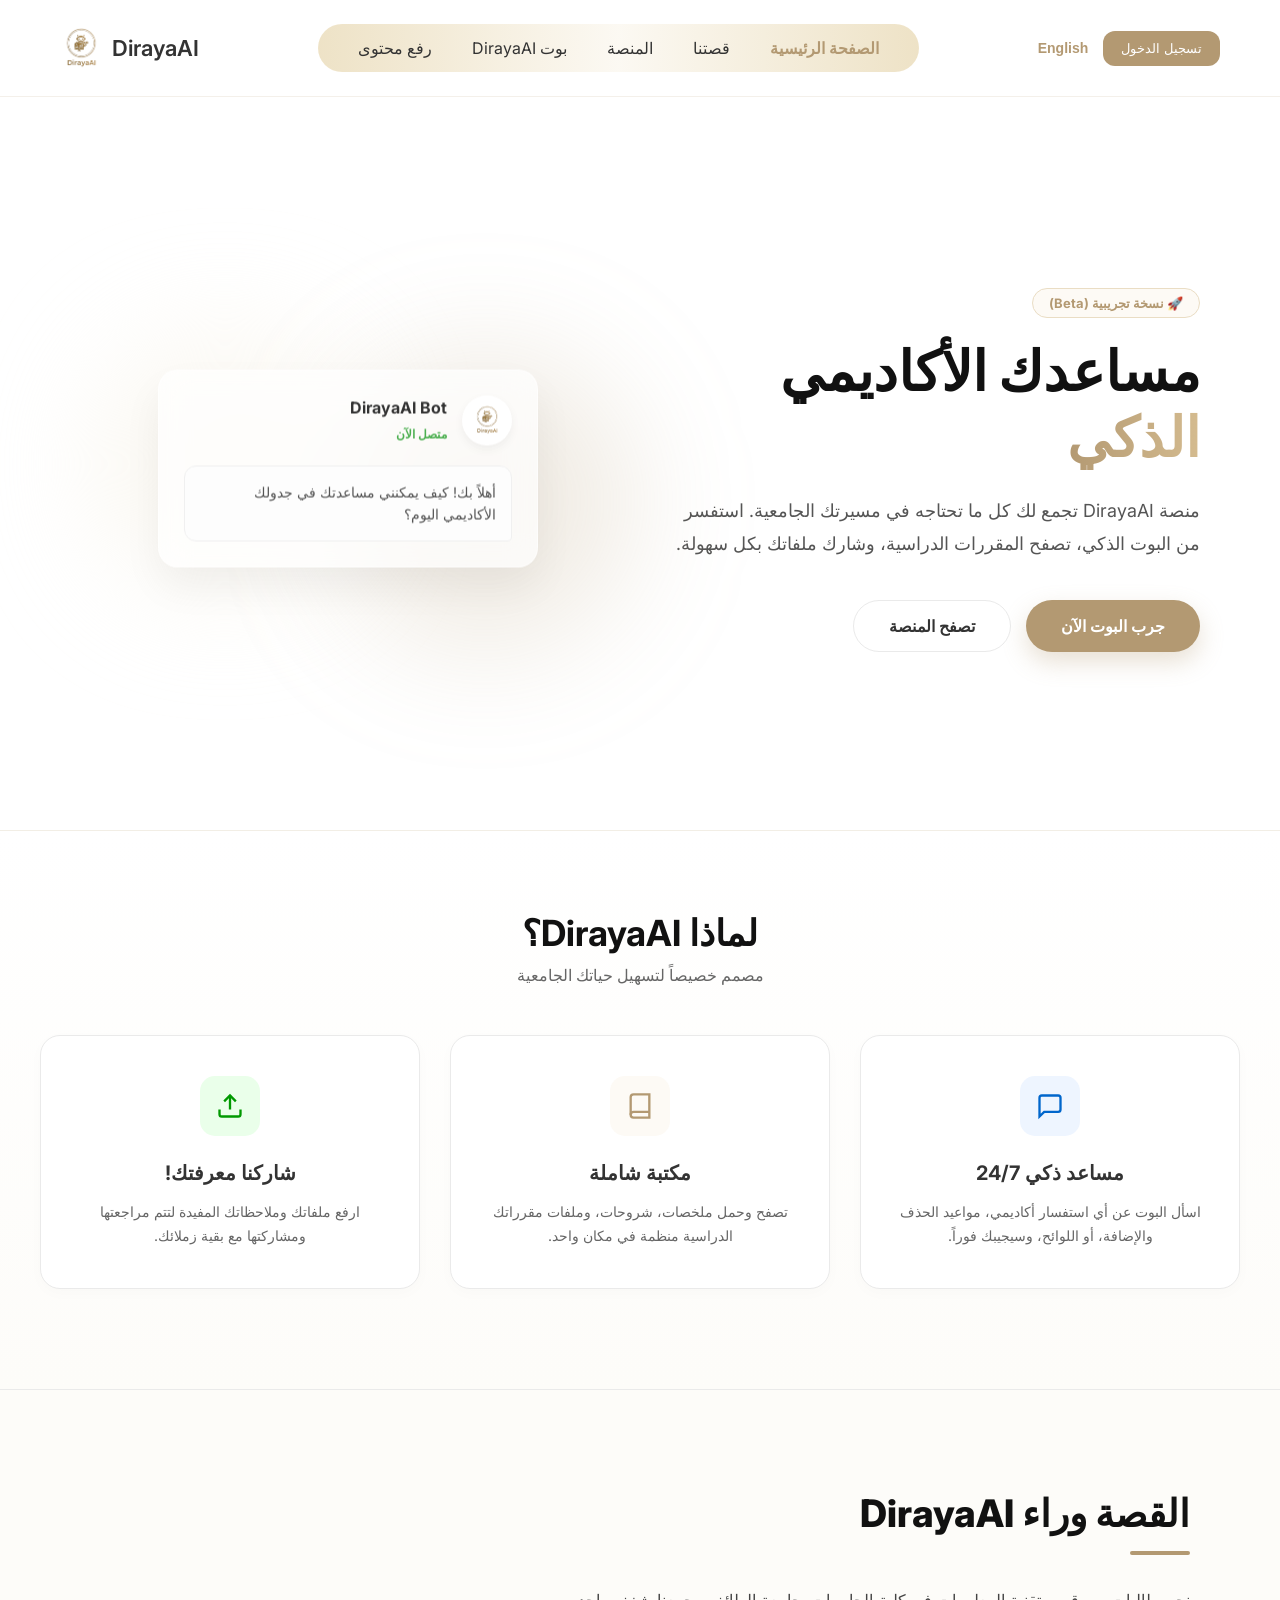
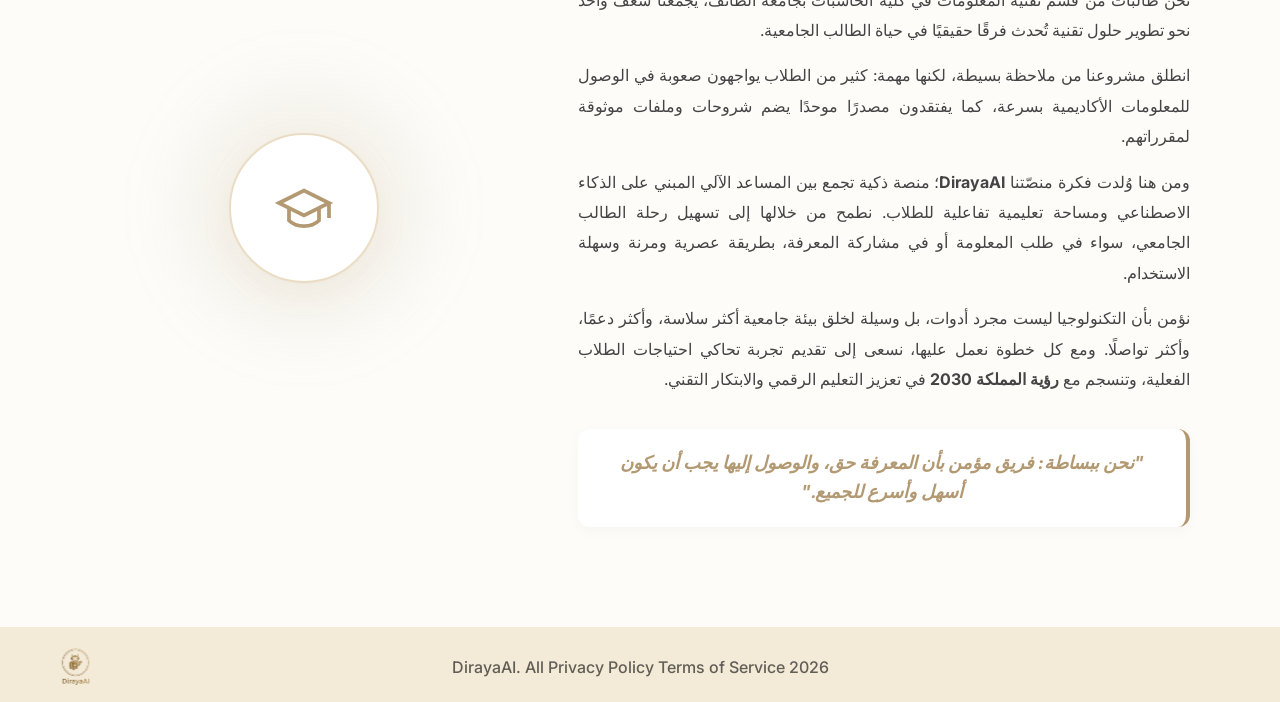
==== commit 46093431: "Add comment indicating page is not in use" ====
--- a/admin_faq.html
+++ b/admin_faq.html
@@ -1,4 +1,5 @@
 <!DOCTYPE html>
+<!--This page is not currently in use -->
 <!-- ============================================================================
 DIRAYAAI - ADMIN FAQ MANAGEMENT
 Description: صفحة لإدارة وتحديث قاعدة المعرفة الخاصة بالبوت، تتيح إضافة أو حذف الأسئلة والأجوبة.
@@ -87,4 +88,4 @@
 <script src="main.js"></script>
 <script src="admin.js"></script> 
 </body>
-</html>+</html>
--- a/style.css
+++ b/style.css
@@ -1080,6 +1080,60 @@
 @keyframes popIn { 
     0% { transform: scale(0.8); opacity: 0; } 
     100% { transform: scale(1); opacity: 1; } 
+}
+
+/**
+ * ============================================================================
+ * 7.5 RESET PASSWORD (rest_password.html)
+ * ============================================================================
+ */
+
+.reset-main {
+    min-height: 100vh;
+    display: flex;
+    align-items: center;
+    justify-content: center;
+    background: #FFF7E4; 
+    padding: 20px;
+}
+
+.reset-card {
+    background: white;
+    padding: 40px;
+    border-radius: 20px;
+    box-shadow: 0 15px 35px rgba(179, 153, 114, 0.18);
+    width: 100%;
+    max-width: 450px;
+    text-align: center;
+}
+
+.status-box h2 {
+    margin-bottom: 15px;
+    font-size: 22px;
+}
+
+.login-brand {
+    display: flex;
+    flex-direction: column;
+    align-items: center; 
+    justify-content: center;
+    width: 100%;
+    margin-bottom: 30px;
+}
+
+.brand-circle {
+    display: flex;
+    align-items: center;
+    justify-content: center;
+    margin: 0 auto 15px auto; 
+}
+
+.brand-title {
+    text-align: center;
+    width: 100%;
+    margin: 0;
+    color: #B39972;
+    font-size: 24px;
 }
 
 /* --------------------------------------------------------------------------
@@ -2662,11 +2716,12 @@
     .app-header { 
         flex-direction: column; 
         gap: 20px; 
-        padding: 20px; 
+        padding: 20px;
+        position: relative !important;
     }
     
     body.has-header { 
-        padding-top: 180px !important; 
+        padding-top: 0 !important;
     }
     
     .nav { 
@@ -2675,6 +2730,8 @@
         gap: 20px; 
         padding: 12px 20px; 
     }
+    
+    
     
     .signup-btn { 
         width: 100%; 
